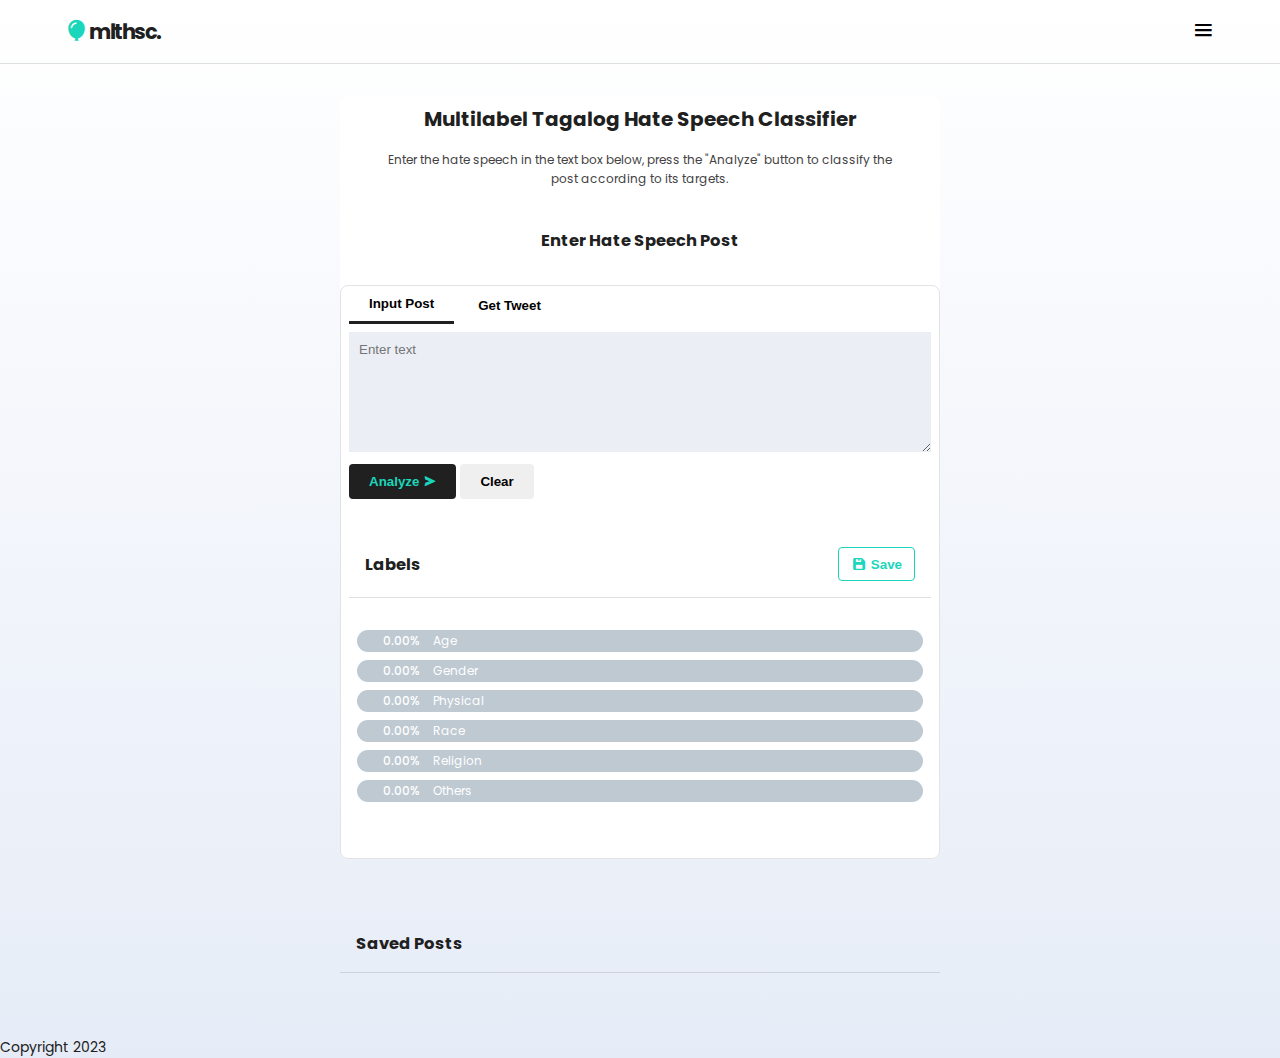
==== frontend/index.html @ 67495254 "organize files by folder" ====
<html>

<head>
    <link rel="stylesheet" href="style.css">
    <link href='https://unpkg.com/boxicons@2.1.4/css/boxicons.min.css' rel='stylesheet'>
</head>

<body>
    <!-- Create an input element with type="text" and id="input-el" -->
    <!-- Create a SAVE INPUT button with id="analyze-btn" -->

    <header>
        <nav class="flex">
            <div class="logo"><i class='bx bxs-balloon bx-sm'></i>
                <h2 class="logo-name">mlthsc.</h2>
            </div>
            <ul class="nav-list flex">
                <i class='bx bx-menu bx-sm'></i>
                <!-- <li class="nav-item">Home</li>
                <li class="nav-item">About</li>
                <li class="nav-item">Dataset</li> -->
            </ul>
        </nav>
    </header>



    <main class="container bg-white ">

        <div class="banner">
            <div class="fixed text-center">
                <h1 class="banner-title">Multilabel Tagalog Hate Speech Classifier</h1>
                <p class="text-secondary">Enter the hate speech in the text box below, press the "Analyze" button to
                    classify the
                    post according to its targets.</p>
            </div>
        </div>

        <div class="text-center banner">
            <h3>Enter Hate Speech Post</h3>
            <!-- <p class="text-secondary">Enter the hate speech in the text box below, press the "Analyze" button to
                classify the
                post according to its targets.</p> -->
        </div>
        <section class="input-set border">
            <div class="flex tabs">
                <button class="btn tab active">Input Post</button>
                <button class="btn tab">Get Tweet</button>
            </div>
            <textarea type="text" id="input-text" placeholder="Enter text" value=""></textarea>
            <div class="btn-group flex">
                <button id="analyze-btn" class="btn btn-primary">Analyze <i class='bx bxs-send'></i></button>
                <button id="clear-btn" class="btn btn-secondary">Clear</button>
            </div>

            <section>
                <div class="flex justify-between align-center section-header">
                    <h3>Labels</h3>
                    <button id="save-btn" class="btn btn-tertiary"><i class='bx bxs-save bx-xs'></i> Save</button>
                </div>
                <div class="labels-container" id="labels-container">
                    <div class="label-container">
                        <div class="label border-none">
                            <span class="label-percent">0.00%</span>&nbsp;&nbsp;Age
                        </div>
                    </div>
                    <div class="label-container">
                        <div class="label border-none">
                            <span class="label-percent">0.00%</span>&nbsp;&nbsp;Gender
                        </div>
                    </div>
                    <div class="label-container">
                        <div class="label border-none">
                            <span class="label-percent">0.00%</span>&nbsp;&nbsp;Physical
                        </div>
                    </div>
                    <div class="label-container">
                        <div class="label border-none">
                            <span class="label-percent">0.00%</span>&nbsp;&nbsp;Race
                        </div>
                    </div>
                    <div class="label-container">
                        <div class="label border-none">
                            <span class="label-percent">0.00%</span>&nbsp;&nbsp;Religion
                        </div>
                    </div>
                    <div class="label-container">
                        <div class="label border-none">
                            <span class="label-percent">0.00%</span>&nbsp;&nbsp;Others
                        </div>
                    </div>
                </div>

                <!-- <div class="settings-container">
                    <div class="settings-item ">
                        <input type="checkbox" name="settings-1" id="settings-1">
                        <label for="settings-1">Hide labels below 50%</label>
                    </div>
                </div> -->
            </section>
        </section>
    </main>


    <section id="saved-post" class="container">
        <div class="section-header">
            <h3>Saved Posts</h3>
            <ul id="list"></ul>
        </div>
    </section>

    <footer>
        Copyright 2023
    </footer>


    <script src="script.js"></script>
</body>

</html>
---- frontend/style.css ----
@import url('https://fonts.googleapis.com/css2?family=Poppins:wght@400;700&display=swap');

:root {

    /* base colors */
    --white: #FFFFFF;
    --black: #202020;
    --gray-25: #80808040;
    --accent: #1ad6ba;

    /* labels */
    /* --out-age: #fe5555;
    --in-age: #DC2626;
    --out-gender: #f09f2e;
    --in-gender: #EA580C;
    --out-physical: #e9dc27;
    --in-physical: #d5b903;
    --out-race: #2bce9a;
    --in-race: #16a38b;
    --out-religion: #424bfc;
    --in-religion: #0f3a97;
    --out-other: #7f8387;
    --in-other: #3f3b3b; */

    /* labels */
    --out-age: #fe5555;
    --in-age: #DC2626;
    --out-gender: #f09f2e;
    --in-gender: #EA580C;
    --out-physical: #e9dc27;
    --in-physical: #d5b903;
    --out-race: #2bce9a;
    --in-race: #16a38b;
    --out-religion: #424bfc;
    --in-religion: #0f3a97;
    --out-other: #7f8387;
    --in-other: #3f3b3b;
    
}

* {
    box-sizing: border-box;
    margin: 0;

}

body {
    margin: 0;
    padding: 0;
    font-family: 'Segoe UI', Tahoma, Geneva, Verdana, sans-serif;
    font-family: 'Poppins', Tahoma, Geneva, Verdana, sans-serif;
    color: #202020;
    font-size: 14px;
    background-image: linear-gradient(180deg, white, rgb(230, 236, 247));
}

.text-secondary {
    color: #434242;
    font-size: 12px;
}

.text-center {
    text-align: center;
    margin-bottom: 36px;

}

.header {
    background-color: #005BB4;
    margin-bottom: 2px;

}

.fixed {
    margin: 0;
    padding: 8px 16px;
    width: 100%;
}


.flex {
    display: flex;
}

.justify-between {
    justify-content: space-between;
}


.align-center {
    align-items: center;
}

h1 {
    font-size: 20px;
    margin-bottom: 1rem;
    
}

p {
    line-height: 1.6;
    font-size: 14;
}


/*

Style our app according to the provided design!

green color -> #5f9341

*/

.container {
    /* box-shadow: 0 2px 16px #999da025; */
    margin: 0 auto;
    max-width: 600px;


}

.border {
    border: 1px solid #20202020;
    border-radius: 8px;
}



.bg-white {
    background-color: white;
}



.gap-1 {
    gap: 8px;
}

header {
    border-bottom: 1px solid var(--gray-25);
}

nav {
    padding: 1rem 5%;
    /* background-color: rgb(218, 218, 218); */
    justify-content: space-between;
    align-items: center;
}

i {
    color: black;
}

.logo {
    font-weight: 700;
    display: flex;
    align-items: center;
    color: var(--black);
}

.logo-name {
    letter-spacing: -1.5;
}

.logo i {
    color: var(--accent);
}

nav ul {
    gap: 1rem;
}

.input-set {
    margin-bottom: 24px;
    padding: 0 8px 16px 8px;
}

/* Components */

textarea {
    width: 100%;
    padding: 10px;
    box-sizing: border-box;
    border: none;
    background-color: #ebeff5;
    border-radius: 0px;
    margin-bottom: 4px;
    margin-bottom: 12px;
    height: 100px;
    resize: vertical;
    min-height: 120px;
    font-family: Arial, Helvetica, sans-serif;
}

.btn {
    padding: 10px 20px;
    border: none;
    font-weight: bold;
    border-radius: 4px;
    /* height: 36px; */
    background-color: none;
    cursor: pointer;
    display: flex;
    flex-direction: row;
    align-items: center;
    gap: 4px;
}

.btn-group {
    gap: 4px;
}

.btn i {
    color: inherit;
}

.btn-primary {
    background: var(--black);
    color: var(--accent);
}

.btn-tertiary {
    color: var(--accent);
    background-color: #FFFFFF;
    transition: all 300ms ease;
    padding: 8px 12px;
    border: 1px solid var(--accent);
}

.btn:hover {
    opacity: 75%;
}



.tabs {
    display: flex;
    gap: 4px;
    margin-bottom: 0.5rem;
}

.tab {
    border-radius: 0;
    background-color: white;
}

.tab.active {
    border-bottom: 3px solid var(--black);
}

input[type="checkbox"] {
    scale: 1.5;
    margin-right: 4px;
}




/* Element Reset */

label {
    font-size: 14px;
}

ul {
    list-style: none;
    color: #0F8FFF;
}

a {
    color: #0F8FFF;
}

main {
    border-radius: 8px;   
}

section {
    padding: 32px 0;
}

.section-header {
    padding: 1rem;
    border-bottom: 1px solid var(--gray-25);
    margin-bottom: 2rem;
    
}

/* .labels-container {
    display: flex;
    flex-wrap: wrap;
    gap: 4px;
    margin-top: 8px;
}

.label {
    font-size: 12px;
    font-weight: 700;
    padding: 8px 16px;
    border-radius: 4px;
} */

.labels-container {
    display: flex;
    flex-direction: column;
    flex-wrap: wrap;
    gap: 8px;
    margin: 8px 0;
    padding: 0 0.5rem;

}

.label-container {
    background-color:#bec9d2; 
    border-radius: 25rem;
}


.label {
    font-size: 12px;
    /* font-weight: 700; */
    color: var(--white);
    padding: 2px 16px;
    border-radius: 32px;
    width: 100%;
}

.label .label-percent {
    color: #FFFFFF;
    padding: 0.25rem 0.4rem;
    border-radius: 0.25rem;
    margin-left: 0.25rem;
    font-weight: 500;

}

.label-age {
    background-color: var(--out-age);
    /* color: var(--in-age); */
    /* border: 1px solid #FFA2AA; */
}

.label-gender {
    background-color: var(--out-gender);
    /* color: var(--in-gender); */
    /* border: 1px solid #E8B43C; */
}

.label-physical {
    background-color: var(--out-physical);
    /* color: var(--in-physical); */
    /* border: 1px solid #A4C94A; */
}

.label-race {
    background-color: var(--out-race);
    /* color: var(--in-race); */
    /* border: 1px solid #c9b84a; */
}

.label-religion {
    background-color: var(--out-religion);
    /* color: #005BB4; */
    /* border: 1px solid #6BC7EF ; */
}

.label-others {
    background-color: var(--out-other);
    /* color: #676767; */
    /* border: 1px solid #D6D6D6; */
}

.label-percent-age {
    background-color: var(--in-age);
    /* border: 1px solid #FFA2AA; */
}

.label-percent-gender {
    background-color: var(--in-gender);
    /* border: 1px solid #E8B43C; */
}

.label-percent-physical {
    background-color: var(--in-physical);
    /* border: 1px solid #A4C94A; */
}

.label-percent-race {
    background-color: var(--in-race);
    /* border: 1px solid #c9b84a; */
}

.label-percent-religion {
    background-color: var(--in-religion);
    /* border: 1px solid #6BC7EF ; */
}

.label-percent-others {
    background-color: var(--in-other);
    /* border: 1px solid #D6D6D6; */
}


.settings-container {
    background-color: var(--black);
    color: var(--white);
    margin-top: 32px;
    padding: 1rem;
    margin: 1rem;
}


.settings-item {
    display: flex;
    gap: 4px;
    color: #FFFFFFA0;
}

.settings-item label {
    font-size: 12px;
}

.border-none {
    border: none;
}



/* HTML */

.banner {
    margin: 32px;
}

.banner-title {
    color: var(--black);
    /* font-size: 18px; */
}
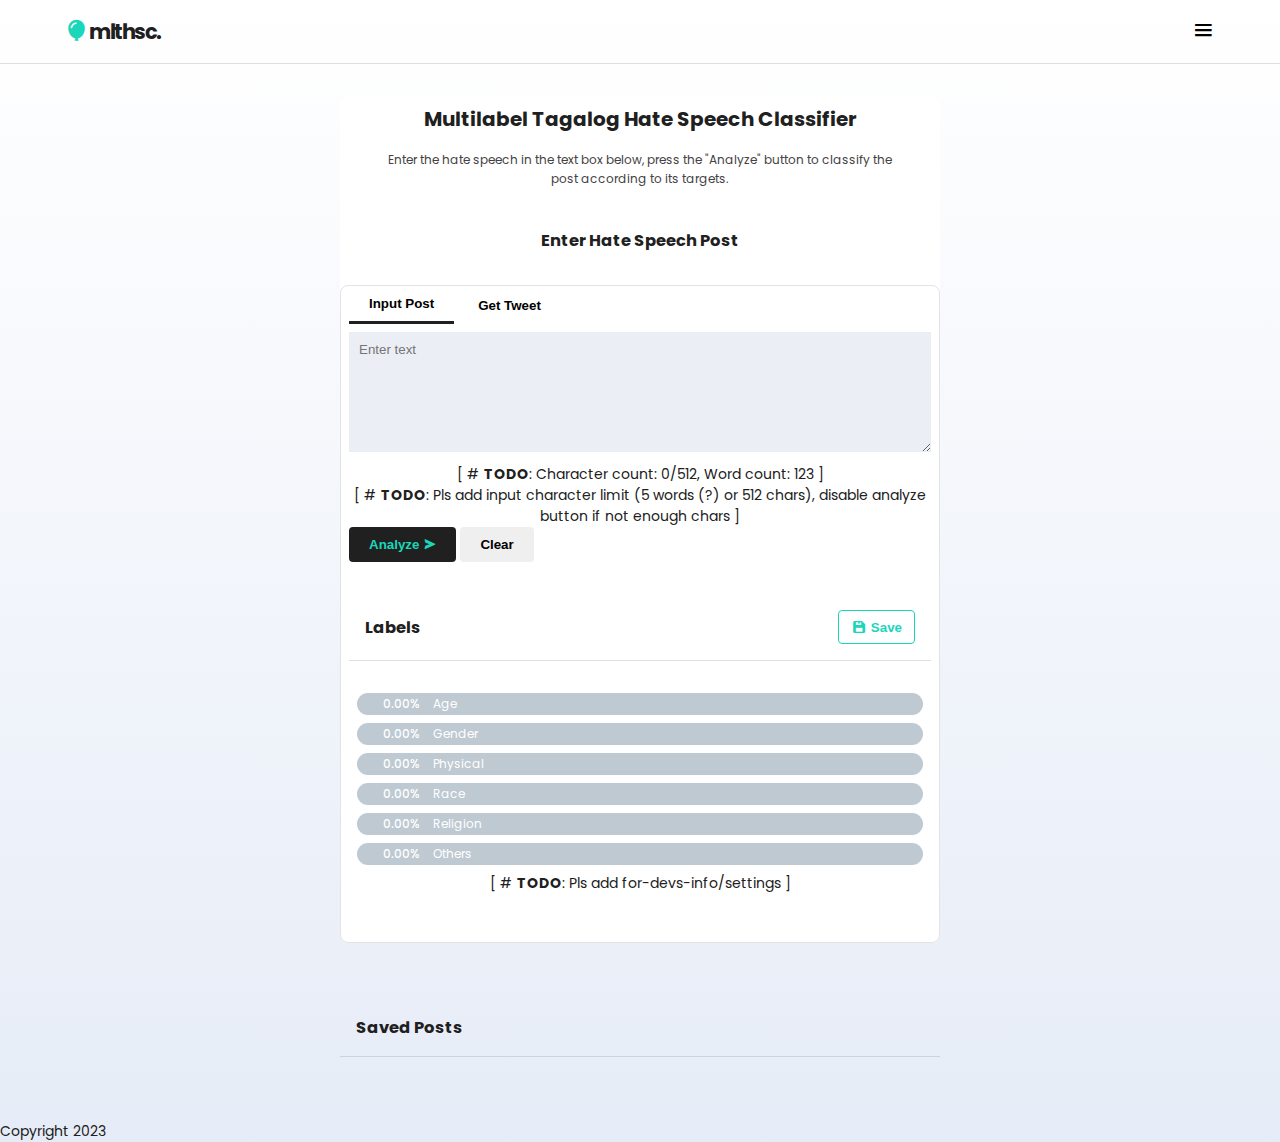
==== commit 1f1dc496: "2k trained" ====
--- a/frontend/index.html
+++ b/frontend/index.html
@@ -48,6 +48,8 @@
                 <button class="btn tab">Get Tweet</button>
             </div>
             <textarea type="text" id="input-text" placeholder="Enter text" value=""></textarea>
+            <div class="dev" style="text-align: center;">[ # <b>TODO</b>: Character count: 0/512, Word count: 123 ] </div>
+            <div class="dev" style="text-align: center;">[ # <b>TODO</b>: Pls add input character limit (5 words (?) or 512 chars), disable analyze button if not enough chars ]</div>
             <div class="btn-group flex">
                 <button id="analyze-btn" class="btn btn-primary">Analyze <i class='bx bxs-send'></i></button>
                 <button id="clear-btn" class="btn btn-secondary">Clear</button>
@@ -91,6 +93,9 @@
                     </div>
                 </div>
 
+                <div class="dev" style="text-align: center;">[ # <b>TODO</b>: Pls add for-devs-info/settings ]</div>
+
+
                 <!-- <div class="settings-container">
                     <div class="settings-item ">
                         <input type="checkbox" name="settings-1" id="settings-1">
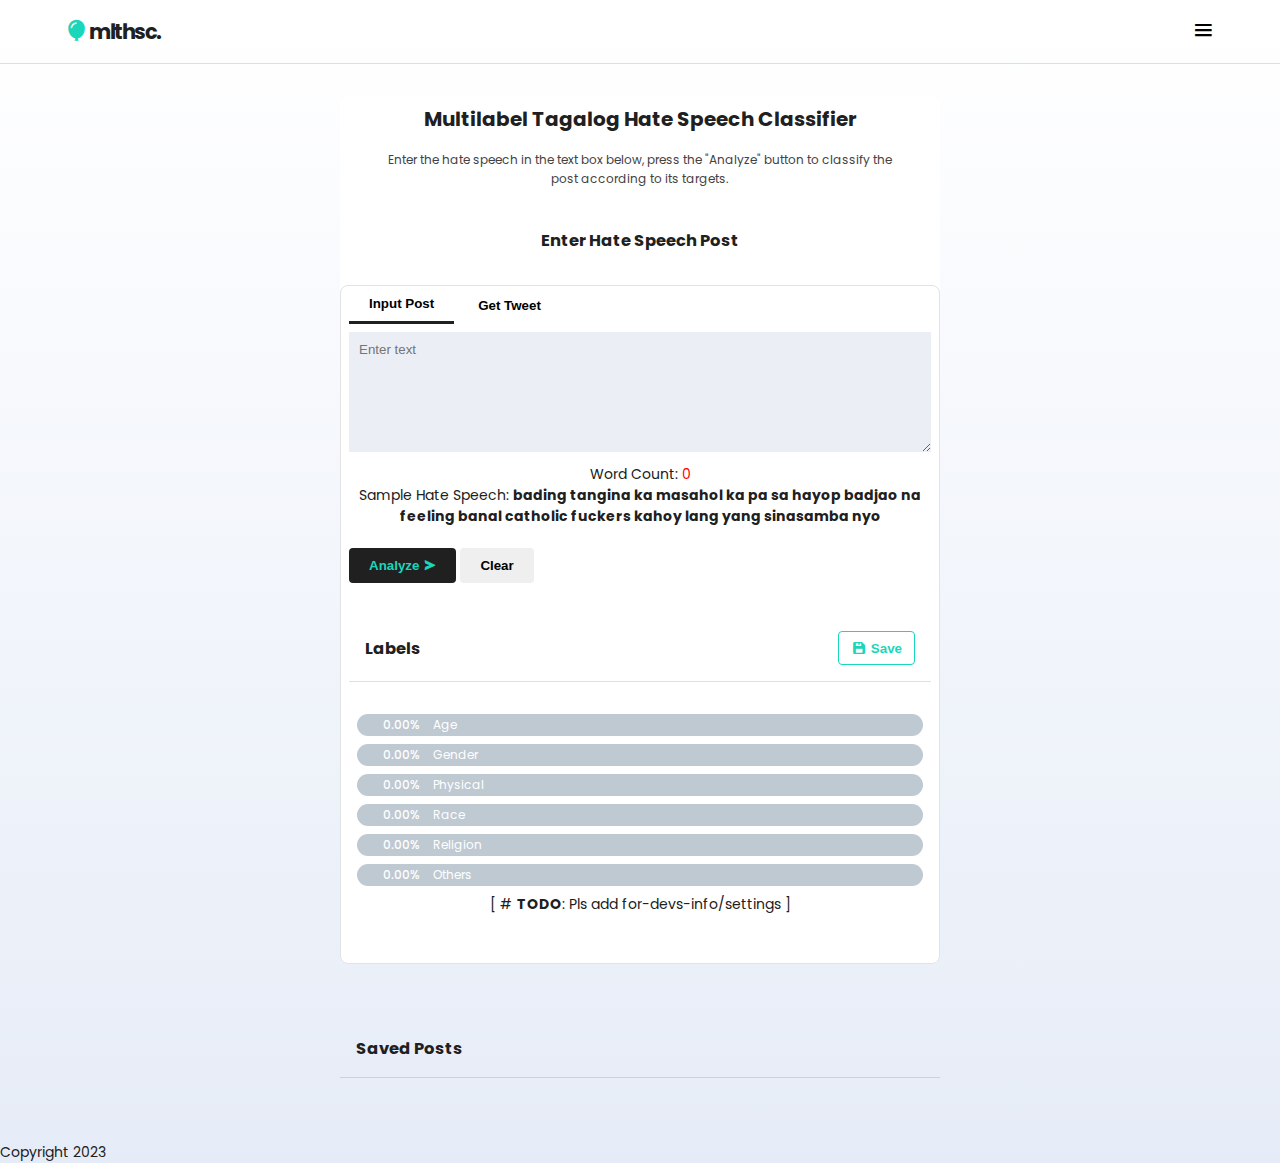
==== commit 634ffe26: "frontend: add word count" ====
--- a/frontend/index.html
+++ b/frontend/index.html
@@ -48,8 +48,11 @@
                 <button class="btn tab">Get Tweet</button>
             </div>
             <textarea type="text" id="input-text" placeholder="Enter text" value=""></textarea>
-            <div class="dev" style="text-align: center;">[ # <b>TODO</b>: Character count: 0/512, Word count: 123 ] </div>
-            <div class="dev" style="text-align: center;">[ # <b>TODO</b>: Pls add input character limit (5 words (?) or 512 chars), disable analyze button if not enough chars ]</div>
+            <div class="dev" style="text-align: center;">
+                Word Count: <text id="word-count" class="dev" style="text-align: center;"> - </text> <br>
+            </div>
+            <div class="dev" style="text-align: center;">Sample Hate Speech: <b>bading tangina ka masahol ka pa sa hayop badjao na feeling banal catholic fuckers kahoy lang yang sinasamba nyo</b> <br> <br></div>
+
             <div class="btn-group flex">
                 <button id="analyze-btn" class="btn btn-primary">Analyze <i class='bx bxs-send'></i></button>
                 <button id="clear-btn" class="btn btn-secondary">Clear</button>
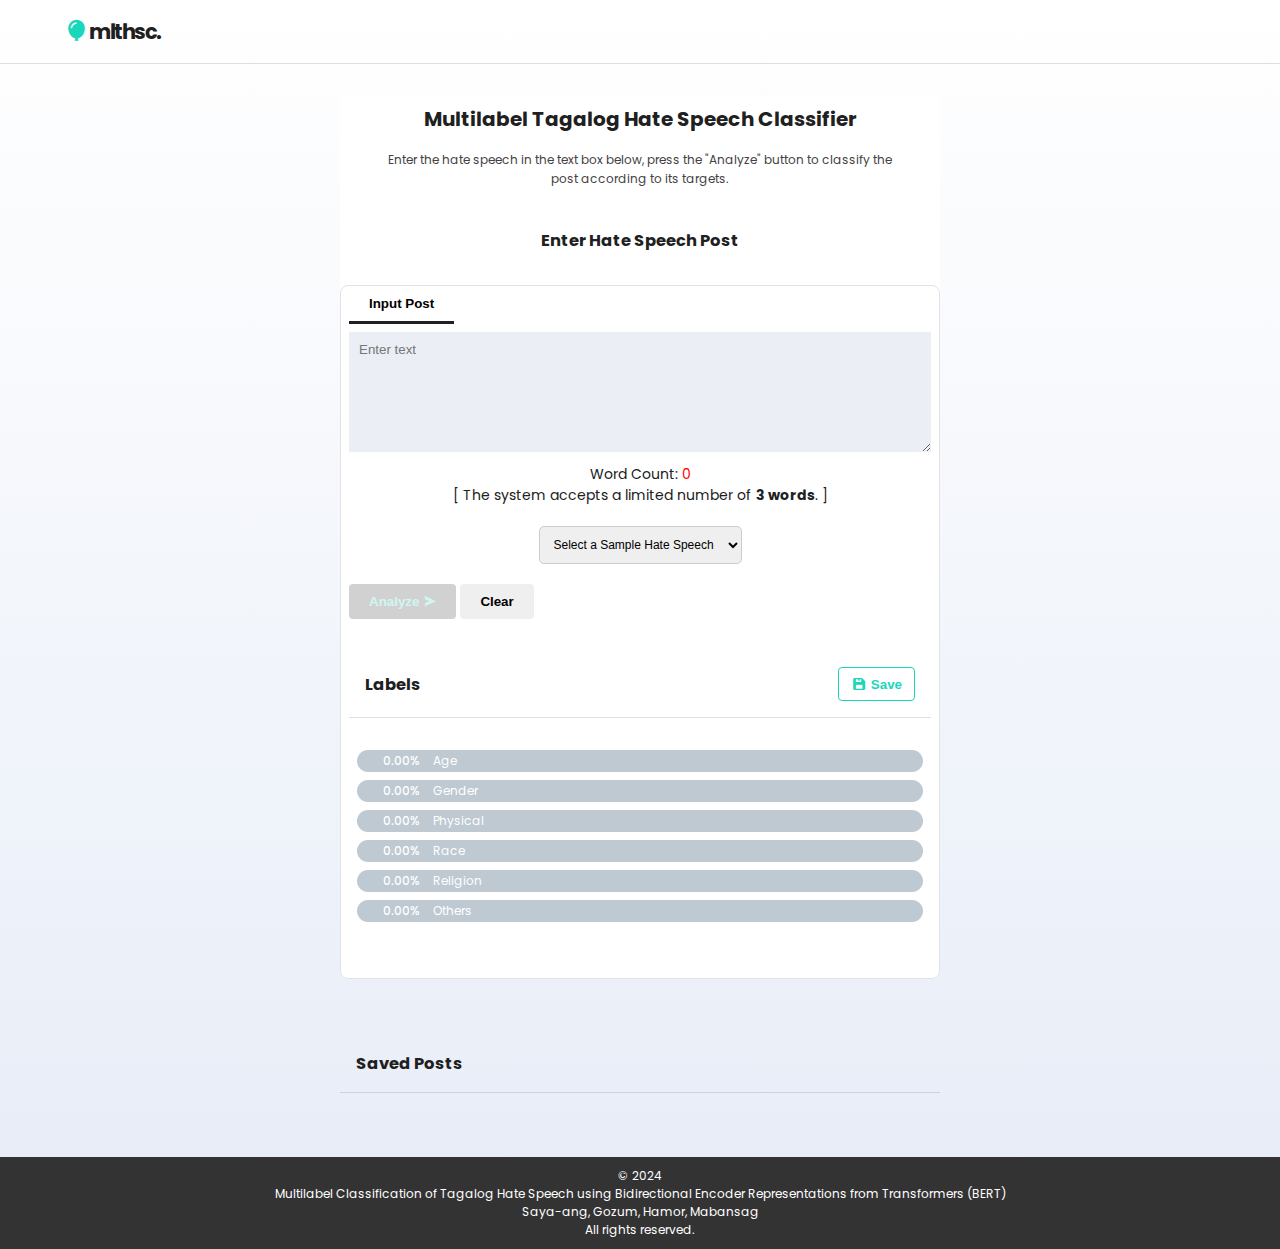
==== commit e83b2b4c: "updated frontend" ====
--- a/frontend/index.html
+++ b/frontend/index.html
@@ -14,12 +14,6 @@
             <div class="logo"><i class='bx bxs-balloon bx-sm'></i>
                 <h2 class="logo-name">mlthsc.</h2>
             </div>
-            <ul class="nav-list flex">
-                <i class='bx bx-menu bx-sm'></i>
-                <!-- <li class="nav-item">Home</li>
-                <li class="nav-item">About</li>
-                <li class="nav-item">Dataset</li> -->
-            </ul>
         </nav>
     </header>
 
@@ -45,14 +39,23 @@
         <section class="input-set border">
             <div class="flex tabs">
                 <button class="btn tab active">Input Post</button>
-                <button class="btn tab">Get Tweet</button>
             </div>
             <textarea type="text" id="input-text" placeholder="Enter text" value=""></textarea>
             <div class="dev" style="text-align: center;">
                 Word Count: <text id="word-count" class="dev" style="text-align: center;"> - </text> <br>
             </div>
-            <div class="dev" style="text-align: center;">Sample Hate Speech: <b>bading tangina ka masahol ka pa sa hayop badjao na feeling banal catholic fuckers kahoy lang yang sinasamba nyo</b> <br> <br></div>
+            <div class="dev" style="text-align: center;">
+                [ The system accepts a limited number of <strong>3 words</strong>. ]<br>
+            </div>
 
+            <div id="sample-hate-speech-container">
+                <select id="sample-hate-speech" onchange="updateTextArea()">
+                    <option>Select a Sample Hate Speech</option>
+                    <option value="bading tangina ka masahol ka pa sa hayop badjao na feeling banal catholic fuckers kahoy lang yang sinasamba nyo">Example 1</option>
+                    <option value="tangina kang chingchong ka ang baho mong gago ka pakyu">Example 2</option>
+                </select>
+            </div>
+            
             <div class="btn-group flex">
                 <button id="analyze-btn" class="btn btn-primary">Analyze <i class='bx bxs-send'></i></button>
                 <button id="clear-btn" class="btn btn-secondary">Clear</button>
@@ -96,8 +99,6 @@
                     </div>
                 </div>
 
-                <div class="dev" style="text-align: center;">[ # <b>TODO</b>: Pls add for-devs-info/settings ]</div>
-
 
                 <!-- <div class="settings-container">
                     <div class="settings-item ">
@@ -118,10 +119,9 @@
     </section>
 
     <footer>
-        Copyright 2023
+        &copy; 2024 <br> Multilabel Classification of Tagalog Hate Speech using Bidirectional Encoder Representations from Transformers (BERT) <br> Saya-ang, Gozum, Hamor, Mabansag <br> All rights reserved.
     </footer>
-
-
+    
     <script src="script.js"></script>
 </body>
 
--- a/frontend/style.css
+++ b/frontend/style.css
@@ -437,3 +437,46 @@
     /* font-size: 18px; */
 }
 
+#analyze-btn[disabled]{
+    opacity: 20%;
+    cursor: auto;
+}
+
+#sample-hate-speech {
+    margin: 20 0 20 0px;
+    padding: 10px; 
+    font-size: 12px; 
+    border: 1px solid #ccc; 
+    border-radius: 5px; 
+}
+
+#sample-hate-speech option {
+    background-color: #fff; 
+    color: #333; 
+}
+
+#sample-hate-speech::-ms-expand {
+    display: none;
+}
+
+#sample-hate-speech::before {
+    content: '\25BC'; 
+    position: absolute;
+    top: 50%;
+    right: 10px;
+    transform: translateY(-50%);
+    color: #333; 
+}
+
+#sample-hate-speech-container {
+    display: flex;
+    justify-content: center;
+}
+
+footer {
+    background-color: #333;
+    color: #fff;
+    text-align: center;
+    padding: 10px;
+    font-size: 12px;
+}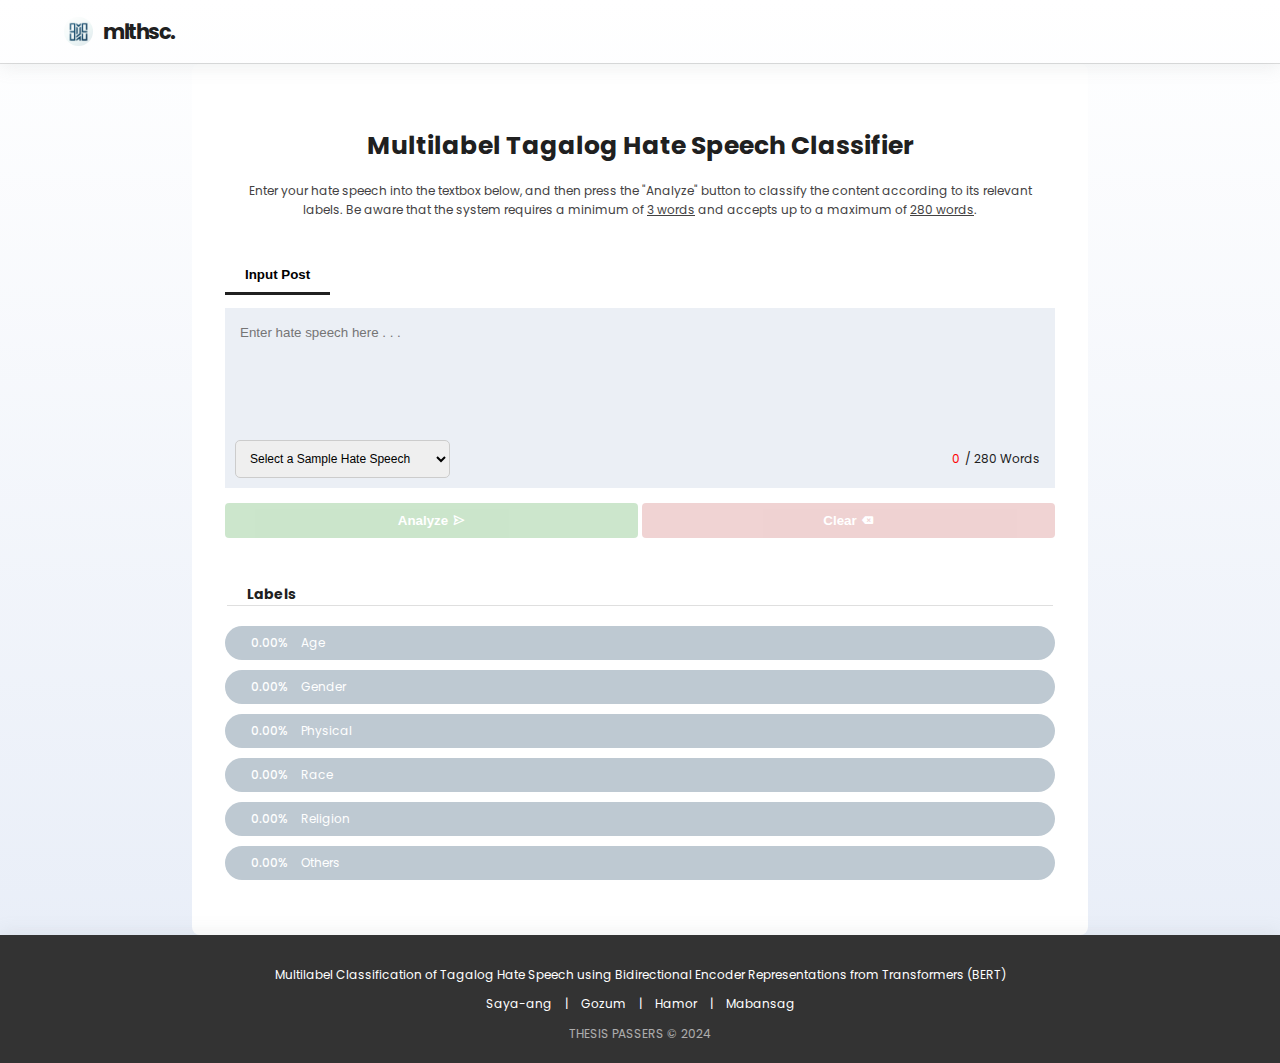
==== commit e9aa5f81: "Updated Front End Design" ====
--- a/frontend/index.html
+++ b/frontend/index.html
@@ -1,128 +1,165 @@
 <html>
+  <head>
+    <meta name="viewport" content="width=device-width, initial-scale=1" />
+    <link rel="stylesheet" href="style.css" />
+    <link
+      href="https://unpkg.com/boxicons@2.1.4/css/boxicons.min.css"
+      rel="stylesheet"
+    />
+    <link href="MLTHSC_logo.png" rel="icon" type="image/x-icon" />
+  </head>
 
-<head>
-    <link rel="stylesheet" href="style.css">
-    <link href='https://unpkg.com/boxicons@2.1.4/css/boxicons.min.css' rel='stylesheet'>
-</head>
-
-<body>
-    <!-- Create an input element with type="text" and id="input-el" -->
+  <body>
     <!-- Create a SAVE INPUT button with id="analyze-btn" -->
 
     <header>
-        <nav class="flex">
-            <div class="logo"><i class='bx bxs-balloon bx-sm'></i>
-                <h2 class="logo-name">mlthsc.</h2>
-            </div>
-        </nav>
+      <nav class="flex">
+        <div class="logo">
+          <!-- <i class='bx bxs-balloon bx-sm'></i> -->
+          <img class="logo-img" src="MLTHSC_logo.png" alt="mlthsc logo" />
+          <h2 class="logo-name">mlthsc.</h2>
+        </div>
+      </nav>
     </header>
 
+    <main class="container bg-white">
+      <section>
+        <div class="fixed text-center">
+          <h1 class="banner-title">
+            Multilabel Tagalog Hate Speech Classifier
+          </h1>
+          <p class="text-secondary">
+            Enter your hate speech into the textbox below, and then press the
+            "Analyze" button to classify the content according to its relevant
+            labels. Be aware that the system requires a minimum of
+            <u>3 words</u> and accepts up to a maximum of <u>280 words</u>.
+          </p>
+        </div>
+      </section>
 
-
-    <main class="container bg-white ">
-
-        <div class="banner">
-            <div class="fixed text-center">
-                <h1 class="banner-title">Multilabel Tagalog Hate Speech Classifier</h1>
-                <p class="text-secondary">Enter the hate speech in the text box below, press the "Analyze" button to
-                    classify the
-                    post according to its targets.</p>
-            </div>
+      <section class="input-set">
+        <div class="flex tabs">
+          <button class="btn tab active">Input Post</button>
         </div>
 
-        <div class="text-center banner">
-            <h3>Enter Hate Speech Post</h3>
-            <!-- <p class="text-secondary">Enter the hate speech in the text box below, press the "Analyze" button to
-                classify the
-                post according to its targets.</p> -->
-        </div>
-        <section class="input-set border">
-            <div class="flex tabs">
-                <button class="btn tab active">Input Post</button>
-            </div>
-            <textarea type="text" id="input-text" placeholder="Enter text" value=""></textarea>
-            <div class="dev" style="text-align: center;">
-                Word Count: <text id="word-count" class="dev" style="text-align: center;"> - </text> <br>
-            </div>
-            <div class="dev" style="text-align: center;">
-                [ The system accepts a limited number of <strong>3 words</strong>. ]<br>
+        <div class="input-textbox">
+          <textarea
+            type="text"
+            id="input-text"
+            placeholder="Enter hate speech here . . ."
+            value=""
+          ></textarea>
+
+          <div class="flex">
+            <div id="sample-hate-speech-container">
+              <select id="sample-hate-speech" onchange="updateTextArea()">
+                <option selected disabled>Select a Sample Hate Speech</option>
+                <option
+                  value="bading tangina ka masahol ka pa sa hayop badjao na feeling banal catholic fuckers kahoy lang yang sinasamba nyo"
+                >
+                  Example 1
+                </option>
+                <option
+                  value="tangina kang chingchong ka ang baho mong gago ka pakyu"
+                >
+                  Example 2
+                </option>
+              </select>
             </div>
 
-            <div id="sample-hate-speech-container">
-                <select id="sample-hate-speech" onchange="updateTextArea()">
-                    <option>Select a Sample Hate Speech</option>
-                    <option value="bading tangina ka masahol ka pa sa hayop badjao na feeling banal catholic fuckers kahoy lang yang sinasamba nyo">Example 1</option>
-                    <option value="tangina kang chingchong ka ang baho mong gago ka pakyu">Example 2</option>
-                </select>
+            <div class="dev dev-container">
+              <text
+                id="word-count"
+                class="dev"
+                style="text-align: center; margin-right: 5px"
+              >
+                -
+              </text>
+              <text> / 280 Words</text>
             </div>
-            
-            <div class="btn-group flex">
-                <button id="analyze-btn" class="btn btn-primary">Analyze <i class='bx bxs-send'></i></button>
-                <button id="clear-btn" class="btn btn-secondary">Clear</button>
+          </div>
+        </div>
+
+        <div class="btn-group flex">
+          <button id="analyze-btn" class="btn btn-options btn-analyze">
+            Analyze <i class="bx bx-send"></i>
+          </button>
+          <button id="clear-btn" class="btn btn-options btn-clear">
+            Clear <i class="bx bxs-tag-x"></i>
+          </button>
+        </div>
+      </section>
+
+      <section>
+        <div class="flex justify-between align-center section-header">
+          <h4>Labels</h4>
+          <!-- <button id="save-btn" class="btn btn-tertiary">
+						<i class="bx bxs-save bx-xs"></i> Save
+					</button> -->
+        </div>
+        <div class="labels-container" id="labels-container">
+          <div class="label-container">
+            <div class="label border-none">
+              <span class="label-percent">0.00%</span>&nbsp;&nbsp;Age
             </div>
+          </div>
+          <div class="label-container">
+            <div class="label border-none">
+              <span class="label-percent">0.00%</span>&nbsp;&nbsp;Gender
+            </div>
+          </div>
+          <div class="label-container">
+            <div class="label border-none">
+              <span class="label-percent">0.00%</span>&nbsp;&nbsp;Physical
+            </div>
+          </div>
+          <div class="label-container">
+            <div class="label border-none">
+              <span class="label-percent">0.00%</span>&nbsp;&nbsp;Race
+            </div>
+          </div>
+          <div class="label-container">
+            <div class="label border-none">
+              <span class="label-percent">0.00%</span>&nbsp;&nbsp;Religion
+            </div>
+          </div>
+          <div class="label-container">
+            <div class="label border-none">
+              <span class="label-percent">0.00%</span>&nbsp;&nbsp;Others
+            </div>
+          </div>
+        </div>
 
-            <section>
-                <div class="flex justify-between align-center section-header">
-                    <h3>Labels</h3>
-                    <button id="save-btn" class="btn btn-tertiary"><i class='bx bxs-save bx-xs'></i> Save</button>
-                </div>
-                <div class="labels-container" id="labels-container">
-                    <div class="label-container">
-                        <div class="label border-none">
-                            <span class="label-percent">0.00%</span>&nbsp;&nbsp;Age
-                        </div>
-                    </div>
-                    <div class="label-container">
-                        <div class="label border-none">
-                            <span class="label-percent">0.00%</span>&nbsp;&nbsp;Gender
-                        </div>
-                    </div>
-                    <div class="label-container">
-                        <div class="label border-none">
-                            <span class="label-percent">0.00%</span>&nbsp;&nbsp;Physical
-                        </div>
-                    </div>
-                    <div class="label-container">
-                        <div class="label border-none">
-                            <span class="label-percent">0.00%</span>&nbsp;&nbsp;Race
-                        </div>
-                    </div>
-                    <div class="label-container">
-                        <div class="label border-none">
-                            <span class="label-percent">0.00%</span>&nbsp;&nbsp;Religion
-                        </div>
-                    </div>
-                    <div class="label-container">
-                        <div class="label border-none">
-                            <span class="label-percent">0.00%</span>&nbsp;&nbsp;Others
-                        </div>
-                    </div>
-                </div>
-
-
-                <!-- <div class="settings-container">
-                    <div class="settings-item ">
-                        <input type="checkbox" name="settings-1" id="settings-1">
-                        <label for="settings-1">Hide labels below 50%</label>
-                    </div>
-                </div> -->
-            </section>
-        </section>
+        <!-- <div class="settings-container">
+									<div class="settings-item ">
+											<input type="checkbox" name="settings-1" id="settings-1">
+											<label for="settings-1">Hide labels below 50%</label>
+									</div>
+							</div> -->
+      </section>
     </main>
 
-
-    <section id="saved-post" class="container">
-        <div class="section-header">
-            <h3>Saved Posts</h3>
-            <ul id="list"></ul>
-        </div>
-    </section>
+    <!-- <section id="saved-post" class="container">
+      <div class="section-header">
+        <h3>Saved Posts</h3>
+        <ul id="list"></ul>
+      </div>
+    </section> -->
 
     <footer>
-        &copy; 2024 <br> Multilabel Classification of Tagalog Hate Speech using Bidirectional Encoder Representations from Transformers (BERT) <br> Saya-ang, Gozum, Hamor, Mabansag <br> All rights reserved.
+      <p class="footer_size">
+        Multilabel Classification of Tagalog Hate Speech using Bidirectional
+        Encoder Representations from Transformers (BERT) <br />
+      </p>
+
+      <p class="footer_size footer-authors">
+        <span>Saya-ang</span> | <span>Gozum</span> | <span>Hamor</span> |
+        <span>Mabansag</span>
+      </p>
+
+      <p class="footer_size copyright">THESIS PASSERS &copy; 2024 <br /></p>
     </footer>
-    
+
     <script src="script.js"></script>
-</body>
-
-</html>+  </body>
+</html>
--- a/frontend/style.css
+++ b/frontend/style.css
@@ -1,15 +1,14 @@
-@import url('https://fonts.googleapis.com/css2?family=Poppins:wght@400;700&display=swap');
+@import url("https://fonts.googleapis.com/css2?family=Poppins:wght@400;700&display=swap");
 
 :root {
-
-    /* base colors */
-    --white: #FFFFFF;
-    --black: #202020;
-    --gray-25: #80808040;
-    --accent: #1ad6ba;
-
-    /* labels */
-    /* --out-age: #fe5555;
+  /* base colors */
+  --white: #ffffff;
+  --black: #202020;
+  --gray-25: #80808040;
+  --accent: #1ad6ba;
+
+  /* labels */
+  /* --out-age: #fe5555;
     --in-age: #DC2626;
     --out-gender: #f09f2e;
     --in-gender: #EA580C;
@@ -22,86 +21,82 @@
     --out-other: #7f8387;
     --in-other: #3f3b3b; */
 
-    /* labels */
-    --out-age: #fe5555;
-    --in-age: #DC2626;
-    --out-gender: #f09f2e;
-    --in-gender: #EA580C;
-    --out-physical: #e9dc27;
-    --in-physical: #d5b903;
-    --out-race: #2bce9a;
-    --in-race: #16a38b;
-    --out-religion: #424bfc;
-    --in-religion: #0f3a97;
-    --out-other: #7f8387;
-    --in-other: #3f3b3b;
-    
+  /* labels */
+  --out-age: #fe5555;
+  --in-age: #dc2626;
+  --out-gender: #f09f2e;
+  --in-gender: #ea580c;
+  --out-physical: #e9dc27;
+  --in-physical: #d5b903;
+  --out-race: #2bce9a;
+  --in-race: #16a38b;
+  --out-religion: #424bfc;
+  --in-religion: #0f3a97;
+  --out-other: #7f8387;
+  --in-other: #3f3b3b;
 }
 
 * {
-    box-sizing: border-box;
-    margin: 0;
-
+  box-sizing: border-box;
+  margin: 0;
 }
 
 body {
-    margin: 0;
-    padding: 0;
-    font-family: 'Segoe UI', Tahoma, Geneva, Verdana, sans-serif;
-    font-family: 'Poppins', Tahoma, Geneva, Verdana, sans-serif;
-    color: #202020;
-    font-size: 14px;
-    background-image: linear-gradient(180deg, white, rgb(230, 236, 247));
+  margin: 0;
+  padding: 0;
+  font-family: "Segoe UI", Tahoma, Geneva, Verdana, sans-serif;
+  font-family: "Poppins", Tahoma, Geneva, Verdana, sans-serif;
+  color: #202020;
+  font-size: 14px;
+  background-image: linear-gradient(180deg, white, rgb(230, 236, 247));
 }
 
 .text-secondary {
-    color: #434242;
-    font-size: 12px;
+  color: #434242;
+  font-size: 12px;
 }
 
 .text-center {
-    text-align: center;
-    margin-bottom: 36px;
-
+  text-align: center;
+  margin-bottom: 36px;
 }
 
 .header {
-    background-color: #005BB4;
-    margin-bottom: 2px;
-
+  background-color: #005bb4;
+  margin-bottom: 2px;
 }
 
 .fixed {
-    margin: 0;
-    padding: 8px 16px;
-    width: 100%;
-}
-
+  margin: 0;
+  padding: 8px 16px;
+  width: 100%;
+}
 
 .flex {
-    display: flex;
+  display: flex;
 }
 
 .justify-between {
-    justify-content: space-between;
-}
-
+  justify-content: space-between;
+}
 
 .align-center {
-    align-items: center;
+  align-items: center;
 }
 
 h1 {
-    font-size: 20px;
-    margin-bottom: 1rem;
-    
+  font-size: 20px;
+  margin-bottom: 1rem;
 }
 
 p {
-    line-height: 1.6;
-    font-size: 14;
-}
-
+  line-height: 1.6;
+  font-size: 14;
+}
+
+text {
+  font-size: 12;
+}
 
 /*
 
@@ -111,179 +106,231 @@
 
 */
 
+/* Container Sizes for devices */
+
 .container {
-    /* box-shadow: 0 2px 16px #999da025; */
-    margin: 0 auto;
-    max-width: 600px;
-
-
-}
-
-.border {
-    border: 1px solid #20202020;
-    border-radius: 8px;
-}
-
-
+  /* box-shadow: 0 2px 16px #999da025; */
+  margin: 0 auto;
+  padding: 25px; /* Same padding on all sides */
+  max-width: 70%;
+
+  /* Responsive for small devices */
+  @media screen and (max-width: 768px) {
+    max-width: 100%;
+    padding: 15px;
+  }
+
+  /* Responsive for very small devices */
+  @media screen and (max-width: 480px) {
+    max-width: 100%;
+    padding: 10px;
+  }
+}
+
+.container .border {
+  border: 1px solid #20202020;
+  border-radius: 8px;
+}
 
 .bg-white {
-    background-color: white;
-}
-
-
-
-.gap-1 {
-    gap: 8px;
+  background-color: white;
 }
 
 header {
-    border-bottom: 1px solid var(--gray-25);
+  border-bottom: 1px solid var(--gray-25);
 }
 
 nav {
-    padding: 1rem 5%;
-    /* background-color: rgb(218, 218, 218); */
-    justify-content: space-between;
-    align-items: center;
+  padding: 1rem 5%;
+  /* background-color: rgb(218, 218, 218); */
+  box-shadow: 0 5px 16px #999da025;
+  justify-content: space-between;
+  align-items: center;
+  position: relative; /* z-index only works on positioned elements (position:absolute, position:relative, or position:fixed) */
+  z-index: 10;
 }
 
 i {
-    color: black;
+  color: black;
 }
 
 .logo {
-    font-weight: 700;
-    display: flex;
-    align-items: center;
-    color: var(--black);
+  font-weight: 700;
+  display: flex;
+  align-items: center;
+  color: var(--black);
+}
+
+.logo-img {
+  width: 5%;
+  border-radius: 50%;
+  object-fit: cover;
+  margin-right: 10px;
 }
 
 .logo-name {
-    letter-spacing: -1.5;
-}
-
-.logo i {
+  letter-spacing: -1.5;
+}
+
+/* .logo i {
     color: var(--accent);
-}
+} */
 
 nav ul {
-    gap: 1rem;
+  gap: 1rem;
 }
 
 .input-set {
-    margin-bottom: 24px;
-    padding: 0 8px 16px 8px;
-}
-
-/* Components */
+  /* margin-bottom: 24px; */
+  padding: 0 8px 16px 8px;
+}
+
+/* 
+
+Components 
+
+*/
+
+/* Input */
+.input-textbox {
+  background-color: #ebeff5;
+  padding-bottom: 10px;
+  margin-bottom: 15px;
+}
 
 textarea {
-    width: 100%;
-    padding: 10px;
-    box-sizing: border-box;
-    border: none;
-    background-color: #ebeff5;
-    border-radius: 0px;
-    margin-bottom: 4px;
-    margin-bottom: 12px;
-    height: 100px;
-    resize: vertical;
-    min-height: 120px;
-    font-family: Arial, Helvetica, sans-serif;
-}
+  width: 100%;
+  padding: 15px;
+  box-sizing: border-box;
+  border: none;
+  background-color: #ebeff5;
+  border-radius: 0px;
+  margin-bottom: 12px;
+  height: 100px;
+  resize: none;
+  line-height: 1.5;
+  min-height: 120px;
+  font-family: Arial, Helvetica, sans-serif;
+}
+
+textarea:focus {
+  outline: none;
+  border: none;
+}
+
+/* Buttons */
 
 .btn {
-    padding: 10px 20px;
-    border: none;
-    font-weight: bold;
-    border-radius: 4px;
-    /* height: 36px; */
-    background-color: none;
-    cursor: pointer;
-    display: flex;
-    flex-direction: row;
-    align-items: center;
-    gap: 4px;
+  padding: 10px 20px;
+  border: none;
+  font-weight: bold;
+  border-radius: 4px;
+  /* height: 36px; */
+  background-color: none;
+  cursor: pointer;
+  display: flex;
+  flex-direction: row;
+  align-items: center;
+  justify-content: center;
+  gap: 4px;
+}
+
+.btn-options {
+  width: 50%;
 }
 
 .btn-group {
-    gap: 4px;
+  gap: 4px;
 }
 
 .btn i {
-    color: inherit;
-}
-
-.btn-primary {
-    background: var(--black);
-    color: var(--accent);
+  color: inherit;
+}
+
+/* .btn-primary {
+  background: var(--black);
+  color: var(--accent);
 }
 
 .btn-tertiary {
-    color: var(--accent);
-    background-color: #FFFFFF;
-    transition: all 300ms ease;
-    padding: 8px 12px;
-    border: 1px solid var(--accent);
+  color: var(--accent);
+  background-color: #ffffff;
+  transition: all 300ms ease;
+  padding: 8px 12px;
+  border: 1px solid var(--accent);
+} */
+
+.btn-clear {
+  background-color: firebrick;
+  color: var(--white);
+}
+
+.btn-analyze {
+  background-color: green;
+  color: var(--white);
 }
 
 .btn:hover {
-    opacity: 75%;
-}
-
-
+  opacity: 80%;
+}
+
+/* Tabs for input */
 
 .tabs {
-    display: flex;
-    gap: 4px;
-    margin-bottom: 0.5rem;
+  display: flex;
+  gap: 4px;
+  margin-bottom: 0.8rem;
 }
 
 .tab {
-    border-radius: 0;
-    background-color: white;
+  border-radius: 0;
+  background-color: white;
 }
 
 .tab.active {
-    border-bottom: 3px solid var(--black);
+  border-bottom: 3px solid var(--black);
+  cursor: auto; /* remove later */
+}
+
+.tab.active:hover {
+  /* remove later */
+  opacity: 100%;
 }
 
 input[type="checkbox"] {
-    scale: 1.5;
-    margin-right: 4px;
-}
-
-
-
+  scale: 1.5;
+  margin-right: 4px;
+}
 
 /* Element Reset */
 
 label {
-    font-size: 14px;
+  font-size: 14px;
 }
 
 ul {
-    list-style: none;
-    color: #0F8FFF;
+  list-style: none;
+  color: #0f8fff;
 }
 
 a {
-    color: #0F8FFF;
+  color: #0f8fff;
 }
 
 main {
-    border-radius: 8px;   
+  border-radius: 8px;
 }
 
 section {
-    padding: 32px 0;
-}
+  padding: 30px 0;
+}
+
+/* Lables */
 
 .section-header {
-    padding: 1rem;
-    border-bottom: 1px solid var(--gray-25);
-    margin-bottom: 2rem;
-    
+  padding: 0 20px;
+  border-bottom: 1px solid var(--gray-25);
+  margin: 0 10px 20px 10px;
 }
 
 /* .labels-container {
@@ -301,182 +348,208 @@
 } */
 
 .labels-container {
-    display: flex;
-    flex-direction: column;
-    flex-wrap: wrap;
-    gap: 8px;
-    margin: 8px 0;
-    padding: 0 0.5rem;
-
+  display: flex;
+  flex-direction: column;
+  flex-wrap: wrap;
+  gap: 10px;
+  padding: 0 0.5rem;
 }
 
 .label-container {
-    background-color:#bec9d2; 
-    border-radius: 25rem;
-}
-
+  background-color: #bec9d2;
+  border-radius: 25rem;
+}
 
 .label {
-    font-size: 12px;
-    /* font-weight: 700; */
-    color: var(--white);
-    padding: 2px 16px;
-    border-radius: 32px;
-    width: 100%;
+  font-size: 12px;
+  /* font-weight: 700; */
+  color: var(--white);
+  padding: 8px 16px;
+  border-radius: 32px;
+  width: 100%;
 }
 
 .label .label-percent {
-    color: #FFFFFF;
-    padding: 0.25rem 0.4rem;
-    border-radius: 0.25rem;
-    margin-left: 0.25rem;
-    font-weight: 500;
-
+  color: #ffffff;
+  padding: 0.25rem 0.4rem;
+  border-radius: 0.25rem;
+  margin-left: 0.25rem;
+  font-weight: 500;
 }
 
 .label-age {
-    background-color: var(--out-age);
-    /* color: var(--in-age); */
-    /* border: 1px solid #FFA2AA; */
+  background-color: var(--out-age);
+  /* color: var(--in-age); */
+  /* border: 1px solid #FFA2AA; */
 }
 
 .label-gender {
-    background-color: var(--out-gender);
-    /* color: var(--in-gender); */
-    /* border: 1px solid #E8B43C; */
+  background-color: var(--out-gender);
+  /* color: var(--in-gender); */
+  /* border: 1px solid #E8B43C; */
 }
 
 .label-physical {
-    background-color: var(--out-physical);
-    /* color: var(--in-physical); */
-    /* border: 1px solid #A4C94A; */
+  background-color: var(--out-physical);
+  /* color: var(--in-physical); */
+  /* border: 1px solid #A4C94A; */
 }
 
 .label-race {
-    background-color: var(--out-race);
-    /* color: var(--in-race); */
-    /* border: 1px solid #c9b84a; */
+  background-color: var(--out-race);
+  /* color: var(--in-race); */
+  /* border: 1px solid #c9b84a; */
 }
 
 .label-religion {
-    background-color: var(--out-religion);
-    /* color: #005BB4; */
-    /* border: 1px solid #6BC7EF ; */
+  background-color: var(--out-religion);
+  /* color: #005BB4; */
+  /* border: 1px solid #6BC7EF ; */
 }
 
 .label-others {
-    background-color: var(--out-other);
-    /* color: #676767; */
-    /* border: 1px solid #D6D6D6; */
+  background-color: var(--out-other);
+  /* color: #676767; */
+  /* border: 1px solid #D6D6D6; */
 }
 
 .label-percent-age {
-    background-color: var(--in-age);
-    /* border: 1px solid #FFA2AA; */
+  background-color: var(--in-age);
+  /* border: 1px solid #FFA2AA; */
 }
 
 .label-percent-gender {
-    background-color: var(--in-gender);
-    /* border: 1px solid #E8B43C; */
+  background-color: var(--in-gender);
+  /* border: 1px solid #E8B43C; */
 }
 
 .label-percent-physical {
-    background-color: var(--in-physical);
-    /* border: 1px solid #A4C94A; */
+  background-color: var(--in-physical);
+  /* border: 1px solid #A4C94A; */
 }
 
 .label-percent-race {
-    background-color: var(--in-race);
-    /* border: 1px solid #c9b84a; */
+  background-color: var(--in-race);
+  /* border: 1px solid #c9b84a; */
 }
 
 .label-percent-religion {
-    background-color: var(--in-religion);
-    /* border: 1px solid #6BC7EF ; */
+  background-color: var(--in-religion);
+  /* border: 1px solid #6BC7EF ; */
 }
 
 .label-percent-others {
-    background-color: var(--in-other);
-    /* border: 1px solid #D6D6D6; */
-}
-
+  background-color: var(--in-other);
+  /* border: 1px solid #D6D6D6; */
+}
 
 .settings-container {
-    background-color: var(--black);
-    color: var(--white);
-    margin-top: 32px;
-    padding: 1rem;
-    margin: 1rem;
-}
-
+  background-color: var(--black);
+  color: var(--white);
+  margin-top: 32px;
+  padding: 1rem;
+  margin: 1rem;
+}
 
 .settings-item {
-    display: flex;
-    gap: 4px;
-    color: #FFFFFFA0;
+  display: flex;
+  gap: 4px;
+  color: #ffffffa0;
 }
 
 .settings-item label {
-    font-size: 12px;
+  font-size: 12px;
 }
 
 .border-none {
-    border: none;
-}
-
-
-
-/* HTML */
-
-.banner {
-    margin: 32px;
+  border: none;
 }
 
 .banner-title {
-    color: var(--black);
-    /* font-size: 18px; */
-}
-
-#analyze-btn[disabled]{
-    opacity: 20%;
-    cursor: auto;
-}
+  color: var(--black);
+  font-size: 25px;
+}
+
+/* Button Options */
+
+#clear-btn[disabled] {
+  opacity: 20%;
+  cursor: auto;
+}
+
+#analyze-btn[disabled] {
+  opacity: 20%;
+  cursor: auto;
+}
+
+/* Sample Hate Speech */
 
 #sample-hate-speech {
-    margin: 20 0 20 0px;
-    padding: 10px; 
-    font-size: 12px; 
-    border: 1px solid #ccc; 
-    border-radius: 5px; 
+  padding: 10px;
+  font-size: 12px;
+  border: 1px solid #ccc;
+  border-radius: 5px;
+  width: 30%;
 }
 
 #sample-hate-speech option {
-    background-color: #fff; 
-    color: #333; 
+  background-color: #fff;
+  color: #333;
 }
 
 #sample-hate-speech::-ms-expand {
-    display: none;
+  display: none;
 }
 
 #sample-hate-speech::before {
-    content: '\25BC'; 
-    position: absolute;
-    top: 50%;
-    right: 10px;
-    transform: translateY(-50%);
-    color: #333; 
+  content: "\25BC";
+  position: absolute;
+  top: 50%;
+  right: 10px;
+  transform: translateY(-50%);
+  color: #333;
 }
 
 #sample-hate-speech-container {
-    display: flex;
-    justify-content: center;
-}
+  flex: 1;
+  display: flex;
+  align-items: center;
+  margin-left: 10px;
+}
+
+.dev-container {
+  display: flex;
+  align-items: center;
+  justify-content: flex-end;
+  margin-right: 15px;
+}
+
+/* Footer */
 
 footer {
-    background-color: #333;
-    color: #fff;
-    text-align: center;
-    padding: 10px;
-    font-size: 12px;
-}+  background-color: #333;
+  box-shadow: 0 -3px 16px #999da025;
+  color: #fff;
+  text-align: center;
+  padding: 20px;
+}
+
+.footer_size {
+  font-size: 12px;
+  margin-top: 10px;
+}
+
+.footer-authors span {
+  margin: 0 10px;
+  color: white;
+}
+
+.copyright {
+  opacity: 0.6;
+}
+
+@media (max-width: 768px) {
+  footer {
+    padding: 20px;
+  }
+}
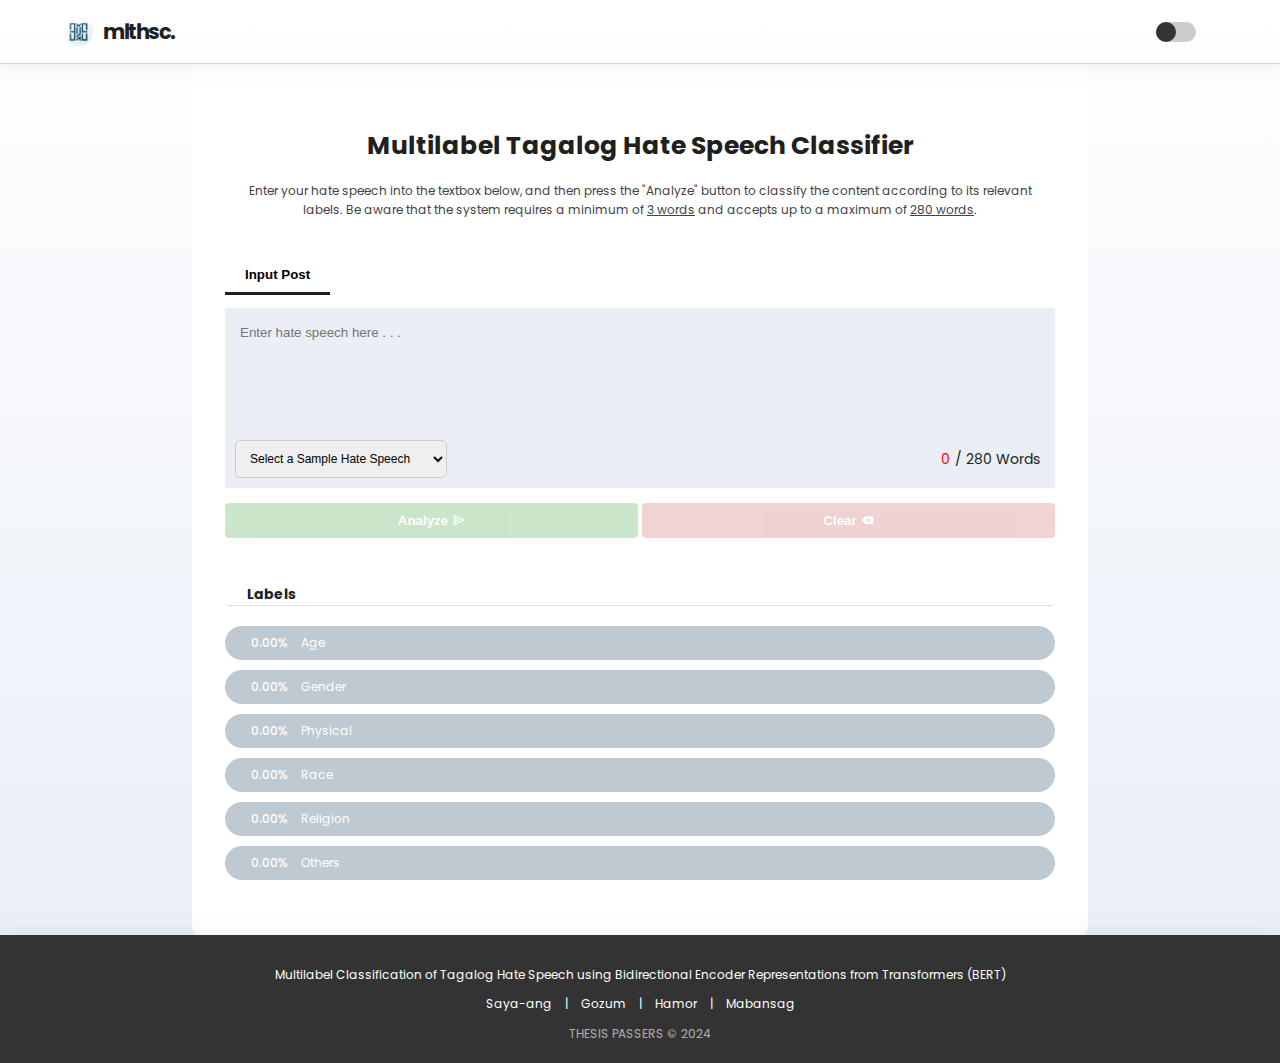
==== commit 0245bea0: "frontend: added darkmode" ====
--- a/frontend/index.html
+++ b/frontend/index.html
@@ -19,10 +19,14 @@
           <img class="logo-img" src="MLTHSC_logo.png" alt="mlthsc logo" />
           <h2 class="logo-name">mlthsc.</h2>
         </div>
+        <div class="dark-mode-toggle">
+            <input type="checkbox" id="dark-mode-toggle" onclick="toggleDarkMode()" />
+            <label for="dark-mode-toggle"></label>
+        </div>
       </nav>
     </header>
 
-    <main class="container bg-white">
+    <main class="container bg-white" id="main-container">
       <section>
         <div class="fixed text-center">
           <h1 class="banner-title">
@@ -39,7 +43,7 @@
 
       <section class="input-set">
         <div class="flex tabs">
-          <button class="btn tab active">Input Post</button>
+          <button class="btn tab active" id="input-tab">Input Post</button>
         </div>
 
         <div class="input-textbox">
@@ -75,7 +79,7 @@
               >
                 -
               </text>
-              <text> / 280 Words</text>
+              <text class="word-limit"> / 280 Words</text>
             </div>
           </div>
         </div>
--- a/frontend/style.css
+++ b/frontend/style.css
@@ -6,20 +6,6 @@
   --black: #202020;
   --gray-25: #80808040;
   --accent: #1ad6ba;
-
-  /* labels */
-  /* --out-age: #fe5555;
-    --in-age: #DC2626;
-    --out-gender: #f09f2e;
-    --in-gender: #EA580C;
-    --out-physical: #e9dc27;
-    --in-physical: #d5b903;
-    --out-race: #2bce9a;
-    --in-race: #16a38b;
-    --out-religion: #424bfc;
-    --in-religion: #0f3a97;
-    --out-other: #7f8387;
-    --in-other: #3f3b3b; */
 
   /* labels */
   --out-age: #fe5555;
@@ -94,33 +80,20 @@
   font-size: 14;
 }
 
-text {
-  font-size: 12;
-}
-
-/*
-
-Style our app according to the provided design!
-
-green color -> #5f9341
-
-*/
+/* Style our app according to the provided design! */
 
 /* Container Sizes for devices */
 
 .container {
-  /* box-shadow: 0 2px 16px #999da025; */
   margin: 0 auto;
-  padding: 25px; /* Same padding on all sides */
+  padding: 25px;
   max-width: 70%;
 
-  /* Responsive for small devices */
   @media screen and (max-width: 768px) {
     max-width: 100%;
     padding: 15px;
   }
 
-  /* Responsive for very small devices */
   @media screen and (max-width: 480px) {
     max-width: 100%;
     padding: 10px;
@@ -142,11 +115,10 @@
 
 nav {
   padding: 1rem 5%;
-  /* background-color: rgb(218, 218, 218); */
   box-shadow: 0 5px 16px #999da025;
   justify-content: space-between;
   align-items: center;
-  position: relative; /* z-index only works on positioned elements (position:absolute, position:relative, or position:fixed) */
+  position: relative;
   z-index: 10;
 }
 
@@ -172,24 +144,15 @@
   letter-spacing: -1.5;
 }
 
-/* .logo i {
-    color: var(--accent);
-} */
-
 nav ul {
   gap: 1rem;
 }
 
 .input-set {
-  /* margin-bottom: 24px; */
   padding: 0 8px 16px 8px;
 }
 
-/* 
-
-Components 
-
-*/
+/* Components */
 
 /* Input */
 .input-textbox {
@@ -225,7 +188,6 @@
   border: none;
   font-weight: bold;
   border-radius: 4px;
-  /* height: 36px; */
   background-color: none;
   cursor: pointer;
   display: flex;
@@ -247,19 +209,6 @@
   color: inherit;
 }
 
-/* .btn-primary {
-  background: var(--black);
-  color: var(--accent);
-}
-
-.btn-tertiary {
-  color: var(--accent);
-  background-color: #ffffff;
-  transition: all 300ms ease;
-  padding: 8px 12px;
-  border: 1px solid var(--accent);
-} */
-
 .btn-clear {
   background-color: firebrick;
   color: var(--white);
@@ -289,11 +238,10 @@
 
 .tab.active {
   border-bottom: 3px solid var(--black);
-  cursor: auto; /* remove later */
+  cursor: auto;
 }
 
 .tab.active:hover {
-  /* remove later */
   opacity: 100%;
 }
 
@@ -325,7 +273,7 @@
   padding: 30px 0;
 }
 
-/* Lables */
+/* Labels */
 
 .section-header {
   padding: 0 20px;
@@ -333,20 +281,6 @@
   margin: 0 10px 20px 10px;
 }
 
-/* .labels-container {
-    display: flex;
-    flex-wrap: wrap;
-    gap: 4px;
-    margin-top: 8px;
-}
-
-.label {
-    font-size: 12px;
-    font-weight: 700;
-    padding: 8px 16px;
-    border-radius: 4px;
-} */
-
 .labels-container {
   display: flex;
   flex-direction: column;
@@ -362,7 +296,6 @@
 
 .label {
   font-size: 12px;
-  /* font-weight: 700; */
   color: var(--white);
   padding: 8px 16px;
   border-radius: 32px;
@@ -379,68 +312,50 @@
 
 .label-age {
   background-color: var(--out-age);
-  /* color: var(--in-age); */
-  /* border: 1px solid #FFA2AA; */
 }
 
 .label-gender {
   background-color: var(--out-gender);
-  /* color: var(--in-gender); */
-  /* border: 1px solid #E8B43C; */
 }
 
 .label-physical {
   background-color: var(--out-physical);
-  /* color: var(--in-physical); */
-  /* border: 1px solid #A4C94A; */
 }
 
 .label-race {
   background-color: var(--out-race);
-  /* color: var(--in-race); */
-  /* border: 1px solid #c9b84a; */
 }
 
 .label-religion {
   background-color: var(--out-religion);
-  /* color: #005BB4; */
-  /* border: 1px solid #6BC7EF ; */
 }
 
 .label-others {
   background-color: var(--out-other);
-  /* color: #676767; */
-  /* border: 1px solid #D6D6D6; */
 }
 
 .label-percent-age {
   background-color: var(--in-age);
-  /* border: 1px solid #FFA2AA; */
 }
 
 .label-percent-gender {
   background-color: var(--in-gender);
-  /* border: 1px solid #E8B43C; */
 }
 
 .label-percent-physical {
   background-color: var(--in-physical);
-  /* border: 1px solid #A4C94A; */
 }
 
 .label-percent-race {
   background-color: var(--in-race);
-  /* border: 1px solid #c9b84a; */
 }
 
 .label-percent-religion {
   background-color: var(--in-religion);
-  /* border: 1px solid #6BC7EF ; */
 }
 
 .label-percent-others {
   background-color: var(--in-other);
-  /* border: 1px solid #D6D6D6; */
 }
 
 .settings-container {
@@ -527,29 +442,120 @@
 /* Footer */
 
 footer {
-  background-color: #333;
-  box-shadow: 0 -3px 16px #999da025;
-  color: #fff;
-  text-align: center;
-  padding: 20px;
-}
-
-.footer_size {
-  font-size: 12px;
-  margin-top: 10px;
-}
-
-.footer-authors span {
-  margin: 0 10px;
-  color: white;
-}
-
-.copyright {
-  opacity: 0.6;
-}
-
-@media (max-width: 768px) {
-  footer {
+    background-color: #333;
+    box-shadow: 0 -3px 16px #999da025;
+    color: #fff;
+    text-align: center;
     padding: 20px;
   }
-}
+  
+  .footer_size {
+    font-size: 12px;
+    margin-top: 10px;
+  }
+  
+  .footer-authors span {
+    margin: 0 10px;
+    color: white;
+  }
+  
+  .copyright {
+    opacity: 0.6;
+  }
+  
+  .dark-mode-toggle {
+      margin-left: auto;
+      display: flex;
+      align-items: center;
+      margin-right: 20px;
+  }
+  
+  .dark-mode-toggle label {
+      position: relative;
+      display: inline-block;
+      width: 40px;
+      height: 20px;
+      background-color: #ccc;
+      border-radius: 15px;
+      margin-left: 10px;
+  }
+  
+  .dark-mode-toggle input {
+      opacity: 0;
+      width: 0;
+      height: 0;
+  }
+  
+  .dark-mode-toggle label:before {
+      content: "";
+      position: absolute;
+      width: 20px;
+      height: 20px;
+      background-color: #fff;
+      border-radius: 50%;
+      transform: translateX(0);
+      transition: transform 0.3s ease;
+  }
+  
+  .dark-mode-toggle input:checked+label:before {
+      transform: translateX(20px);
+      background-color: #333;
+  }
+  
+  .dark-mode {
+      background-image: linear-gradient(180deg, #202020, #202020);
+      color: #ffffff;
+  }
+  
+  .dark-mode-toggle label:before {
+      background-color: #333;
+  }
+  
+  .dark-mode .logo-name, .dark-mode .text-secondary u {
+    color: #39FF14;
+  }
+
+  .dark-mode nav, .dark-mode #main-container, .dark-mode #input-tab, .dark-mode .input-textbox textarea{
+    background-color: #333;
+  }
+  
+  .dark-mode .input-textbox textarea{
+    border: 1px solid #ccc;
+  }
+  .dark-mode #main-container{
+    border-radius: 0;
+  }
+
+  .dark-mode section h1, .dark-mode section p, .dark-mode #input-tab{
+    color: #fff;
+  }
+
+  .dark-mode .word-limit{
+    color: #333;
+  }
+  
+  .dark-mode .btn-analyze {
+    background-color: #4CAF50;
+    box-shadow: #4CAF50;
+  }
+
+  .dark-mode .btn-clear {
+    background-color: #FF5733;
+    color: var(--white);
+  }
+
+  .dark-mode .btn:hover {
+    opacity: 80%;
+    background-color: #4CAF50;
+  }
+
+  .dark-mode .btn-clear:hover {
+    opacity: 80%;
+    background-color: #FF5733;
+  }
+
+  @media (max-width: 768px) {
+    footer {
+      padding: 20px;
+    }
+  }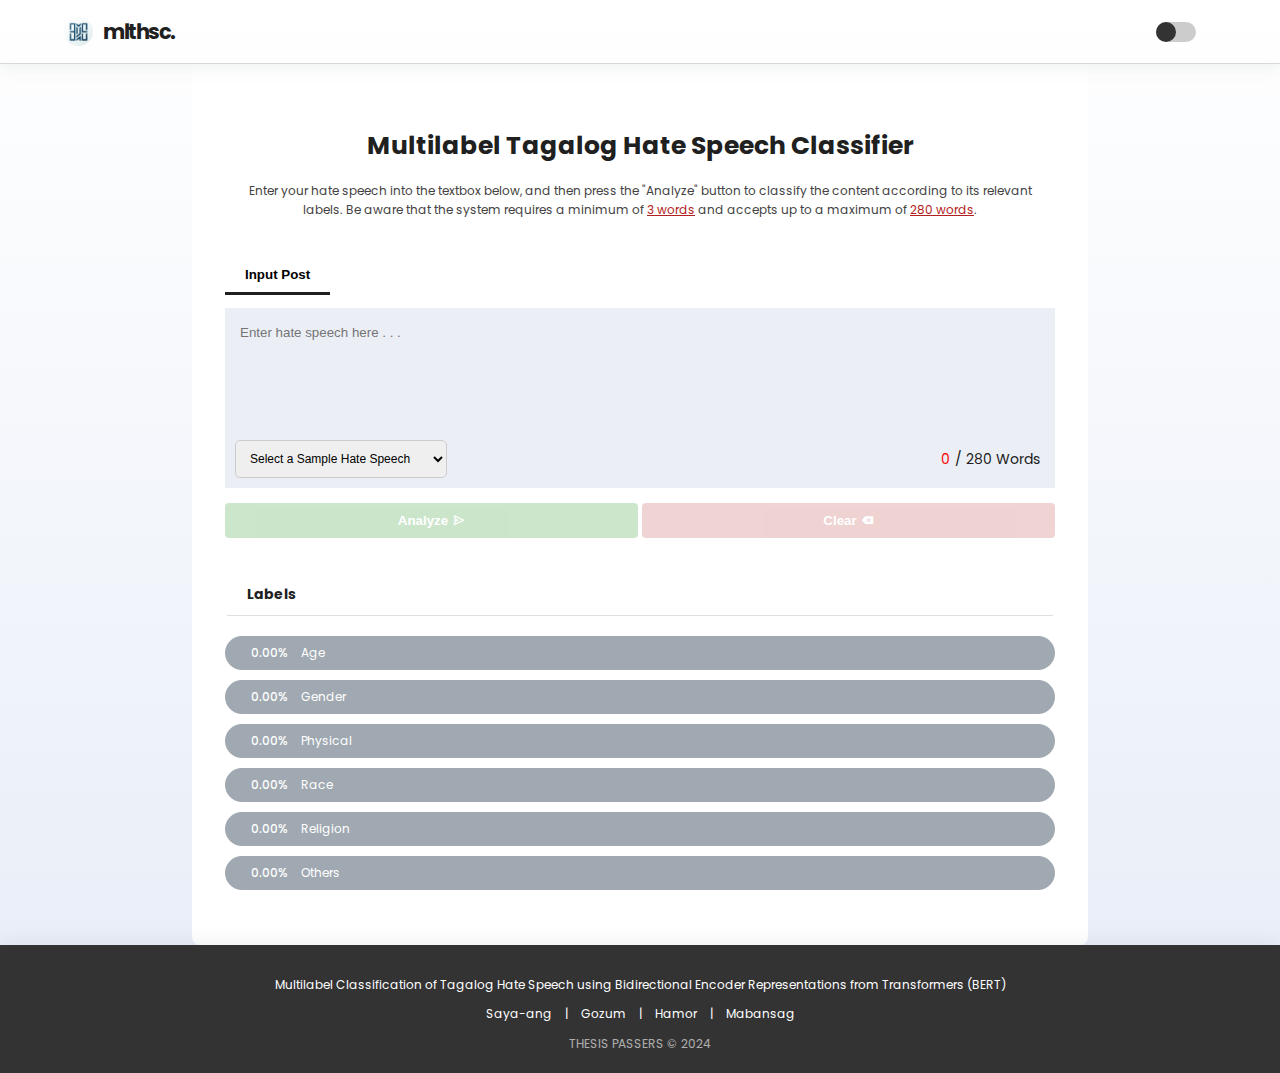
==== commit fd6629f3: "Improved label display" ====
--- a/frontend/index.html
+++ b/frontend/index.html
@@ -20,8 +20,12 @@
           <h2 class="logo-name">mlthsc.</h2>
         </div>
         <div class="dark-mode-toggle">
-            <input type="checkbox" id="dark-mode-toggle" onclick="toggleDarkMode()" />
-            <label for="dark-mode-toggle"></label>
+          <input
+            type="checkbox"
+            id="dark-mode-toggle"
+            onclick="toggleDarkMode()"
+          />
+          <label for="dark-mode-toggle"></label>
         </div>
       </nav>
     </header>
@@ -95,12 +99,22 @@
       </section>
 
       <section>
-        <div class="flex justify-between align-center section-header">
+        <div
+          class="flex justify-between align-center section-header"
+          style="padding-bottom: 10px"
+        >
           <h4>Labels</h4>
           <!-- <button id="save-btn" class="btn btn-tertiary">
 						<i class="bx bxs-save bx-xs"></i> Save
 					</button> -->
         </div>
+
+        <div id="no-labels-container" style="display: none">
+          <div class="analyze_container result-fade-in">
+            <p>No label identified, please add more words</p>
+          </div>
+        </div>
+
         <div class="labels-container" id="labels-container">
           <div class="label-container">
             <div class="label border-none">
@@ -134,12 +148,16 @@
           </div>
         </div>
 
-        <!-- <div class="settings-container">
-									<div class="settings-item ">
-											<input type="checkbox" name="settings-1" id="settings-1">
-											<label for="settings-1">Hide labels below 50%</label>
-									</div>
-							</div> -->
+        <!-- Add this HTML to your existing code -->
+        <div
+          class="settings-container"
+          id="hide-labels-container"
+          style="display: none"
+        >
+          <button class="btn" id="toggle-labels-btn">
+            Show Labels below 50% <i class="bx bx-chevron-down"></i>
+          </button>
+        </div>
       </section>
     </main>
 
--- a/frontend/style.css
+++ b/frontend/style.css
@@ -12,13 +12,13 @@
   --in-age: #dc2626;
   --out-gender: #f09f2e;
   --in-gender: #ea580c;
-  --out-physical: #e9dc27;
-  --in-physical: #d5b903;
+  --out-physical: #ffcc00;
+  --in-physical: #c9ae02;
   --out-race: #2bce9a;
   --in-race: #16a38b;
   --out-religion: #424bfc;
   --in-religion: #0f3a97;
-  --out-other: #7f8387;
+  --out-other: #65696c;
   --in-other: #3f3b3b;
 }
 
@@ -146,6 +146,10 @@
 
 nav ul {
   gap: 1rem;
+}
+
+u {
+  color: firebrick;
 }
 
 .input-set {
@@ -231,6 +235,10 @@
   margin-bottom: 0.8rem;
 }
 
+#input-tab:hover {
+  opacity: 100%;
+}
+
 .tab {
   border-radius: 0;
   background-color: white;
@@ -239,6 +247,10 @@
 .tab.active {
   border-bottom: 3px solid var(--black);
   cursor: auto;
+}
+
+.dark-mode .tab.active {
+  border-bottom: 3px solid white;
 }
 
 .tab.active:hover {
@@ -290,7 +302,7 @@
 }
 
 .label-container {
-  background-color: #bec9d2;
+  background-color: #a0a9b1;
   border-radius: 25rem;
 }
 
@@ -359,21 +371,8 @@
 }
 
 .settings-container {
-  background-color: var(--black);
   color: var(--white);
-  margin-top: 32px;
-  padding: 1rem;
-  margin: 1rem;
-}
-
-.settings-item {
-  display: flex;
-  gap: 4px;
-  color: #ffffffa0;
-}
-
-.settings-item label {
-  font-size: 12px;
+  margin: 20px 10px 10px 10px;
 }
 
 .border-none {
@@ -383,6 +382,93 @@
 .banner-title {
   color: var(--black);
   font-size: 25px;
+}
+
+#toggle-labels-btn {
+  border: none;
+  font-weight: normal;
+  border-radius: 5px;
+  background-color: white;
+  border-top: 1px solid var(--gray-25);
+  color: gray;
+  width: 100%;
+  height: 50px;
+  cursor: pointer;
+}
+
+.dark-mode #toggle-labels-btn {
+  background-color: #333;
+}
+
+.show-labels {
+  display: block;
+}
+
+.analyze_container {
+  text-align: center;
+  height: 250px;
+  display: flex;
+  align-items: center;
+  justify-content: center;
+}
+
+.analyze_container p {
+  margin-right: 10px;
+  color: var(--in-other);
+  font-size: 12px;
+}
+
+.loading-spinner {
+  display: inline-block;
+  border: 4px solid rgba(0, 0, 0, 0.1);
+  border-radius: 50%;
+  border-top: 4px solid #828990;
+  width: 20px;
+  height: 20px;
+  animation: spin 1s linear infinite;
+  margin-right: 8px;
+}
+
+.dark-mode .loading-spinner {
+  border: 4px solid rgba(255, 255, 255, 0.33);
+  border-top: 4px solid white;
+}
+
+@keyframes spin {
+  0% {
+    transform: rotate(0deg);
+  }
+  100% {
+    transform: rotate(360deg);
+  }
+}
+
+@keyframes fadeIn {
+  from {
+    opacity: 0;
+  }
+  to {
+    opacity: 1;
+  }
+}
+
+.result-fade-in {
+  animation: fadeIn 1s ease;
+}
+
+/* Add this CSS to your existing stylesheet */
+
+@keyframes fadeOut {
+  from {
+    opacity: 1;
+  }
+  to {
+    opacity: 0;
+  }
+}
+
+.fade-out {
+  animation: fadeOut 0.5s ease forwards;
 }
 
 /* Button Options */
@@ -442,120 +528,128 @@
 /* Footer */
 
 footer {
-    background-color: #333;
-    box-shadow: 0 -3px 16px #999da025;
-    color: #fff;
-    text-align: center;
+  background-color: #333;
+  box-shadow: 0 -3px 16px #999da025;
+  color: #fff;
+  text-align: center;
+  padding: 20px;
+}
+
+.footer_size {
+  font-size: 12px;
+  margin-top: 10px;
+}
+
+.footer-authors span {
+  margin: 0 10px;
+  color: white;
+}
+
+.copyright {
+  opacity: 0.6;
+}
+
+/* dark mode */
+
+.dark-mode-toggle {
+  margin-left: auto;
+  display: flex;
+  align-items: center;
+  margin-right: 20px;
+}
+
+.dark-mode-toggle label {
+  position: relative;
+  display: inline-block;
+  width: 40px;
+  height: 20px;
+  background-color: #ccc;
+  border-radius: 15px;
+  margin-left: 10px;
+}
+
+.dark-mode-toggle input {
+  opacity: 0;
+  width: 0;
+  height: 0;
+}
+
+.dark-mode-toggle label:before {
+  content: "";
+  position: absolute;
+  width: 20px;
+  height: 20px;
+  background-color: #fff;
+  border-radius: 50%;
+  transform: translateX(0);
+  transition: transform 0.3s ease;
+}
+
+.dark-mode-toggle input:checked + label:before {
+  transform: translateX(20px);
+  background-color: #333;
+}
+
+.dark-mode {
+  background-image: linear-gradient(180deg, #202020, #202020);
+  color: #ffffff;
+}
+
+.dark-mode-toggle label:before {
+  background-color: #333;
+}
+
+.dark-mode .logo-name,
+.dark-mode .text-secondary u {
+  color: #39ff14;
+}
+
+.dark-mode nav,
+.dark-mode #main-container,
+.dark-mode #input-tab,
+.dark-mode .input-textbox textarea {
+  background-color: #333;
+}
+
+.dark-mode .input-textbox textarea {
+  border: 1px solid #ccc;
+}
+.dark-mode #main-container {
+  border-radius: 0;
+}
+
+.dark-mode section h1,
+.dark-mode section p,
+.dark-mode #input-tab {
+  color: #fff;
+}
+
+.dark-mode .word-limit {
+  color: #333;
+}
+
+.dark-mode .btn-analyze {
+  background-color: #4caf50;
+  box-shadow: #4caf50;
+}
+
+.dark-mode .btn-clear {
+  background-color: #ff5733;
+  color: var(--white);
+}
+
+.dark-mode .btn:hover {
+  opacity: 80%;
+  background-color: #4caf50;
+}
+
+.dark-mode .btn-clear:hover {
+  opacity: 80%;
+  background-color: #ff5733;
+}
+
+@media (max-width: 768px) {
+  footer {
     padding: 20px;
   }
-  
-  .footer_size {
-    font-size: 12px;
-    margin-top: 10px;
-  }
-  
-  .footer-authors span {
-    margin: 0 10px;
-    color: white;
-  }
-  
-  .copyright {
-    opacity: 0.6;
-  }
-  
-  .dark-mode-toggle {
-      margin-left: auto;
-      display: flex;
-      align-items: center;
-      margin-right: 20px;
-  }
-  
-  .dark-mode-toggle label {
-      position: relative;
-      display: inline-block;
-      width: 40px;
-      height: 20px;
-      background-color: #ccc;
-      border-radius: 15px;
-      margin-left: 10px;
-  }
-  
-  .dark-mode-toggle input {
-      opacity: 0;
-      width: 0;
-      height: 0;
-  }
-  
-  .dark-mode-toggle label:before {
-      content: "";
-      position: absolute;
-      width: 20px;
-      height: 20px;
-      background-color: #fff;
-      border-radius: 50%;
-      transform: translateX(0);
-      transition: transform 0.3s ease;
-  }
-  
-  .dark-mode-toggle input:checked+label:before {
-      transform: translateX(20px);
-      background-color: #333;
-  }
-  
-  .dark-mode {
-      background-image: linear-gradient(180deg, #202020, #202020);
-      color: #ffffff;
-  }
-  
-  .dark-mode-toggle label:before {
-      background-color: #333;
-  }
-  
-  .dark-mode .logo-name, .dark-mode .text-secondary u {
-    color: #39FF14;
-  }
-
-  .dark-mode nav, .dark-mode #main-container, .dark-mode #input-tab, .dark-mode .input-textbox textarea{
-    background-color: #333;
-  }
-  
-  .dark-mode .input-textbox textarea{
-    border: 1px solid #ccc;
-  }
-  .dark-mode #main-container{
-    border-radius: 0;
-  }
-
-  .dark-mode section h1, .dark-mode section p, .dark-mode #input-tab{
-    color: #fff;
-  }
-
-  .dark-mode .word-limit{
-    color: #333;
-  }
-  
-  .dark-mode .btn-analyze {
-    background-color: #4CAF50;
-    box-shadow: #4CAF50;
-  }
-
-  .dark-mode .btn-clear {
-    background-color: #FF5733;
-    color: var(--white);
-  }
-
-  .dark-mode .btn:hover {
-    opacity: 80%;
-    background-color: #4CAF50;
-  }
-
-  .dark-mode .btn-clear:hover {
-    opacity: 80%;
-    background-color: #FF5733;
-  }
-
-  @media (max-width: 768px) {
-    footer {
-      padding: 20px;
-    }
-  }+}
